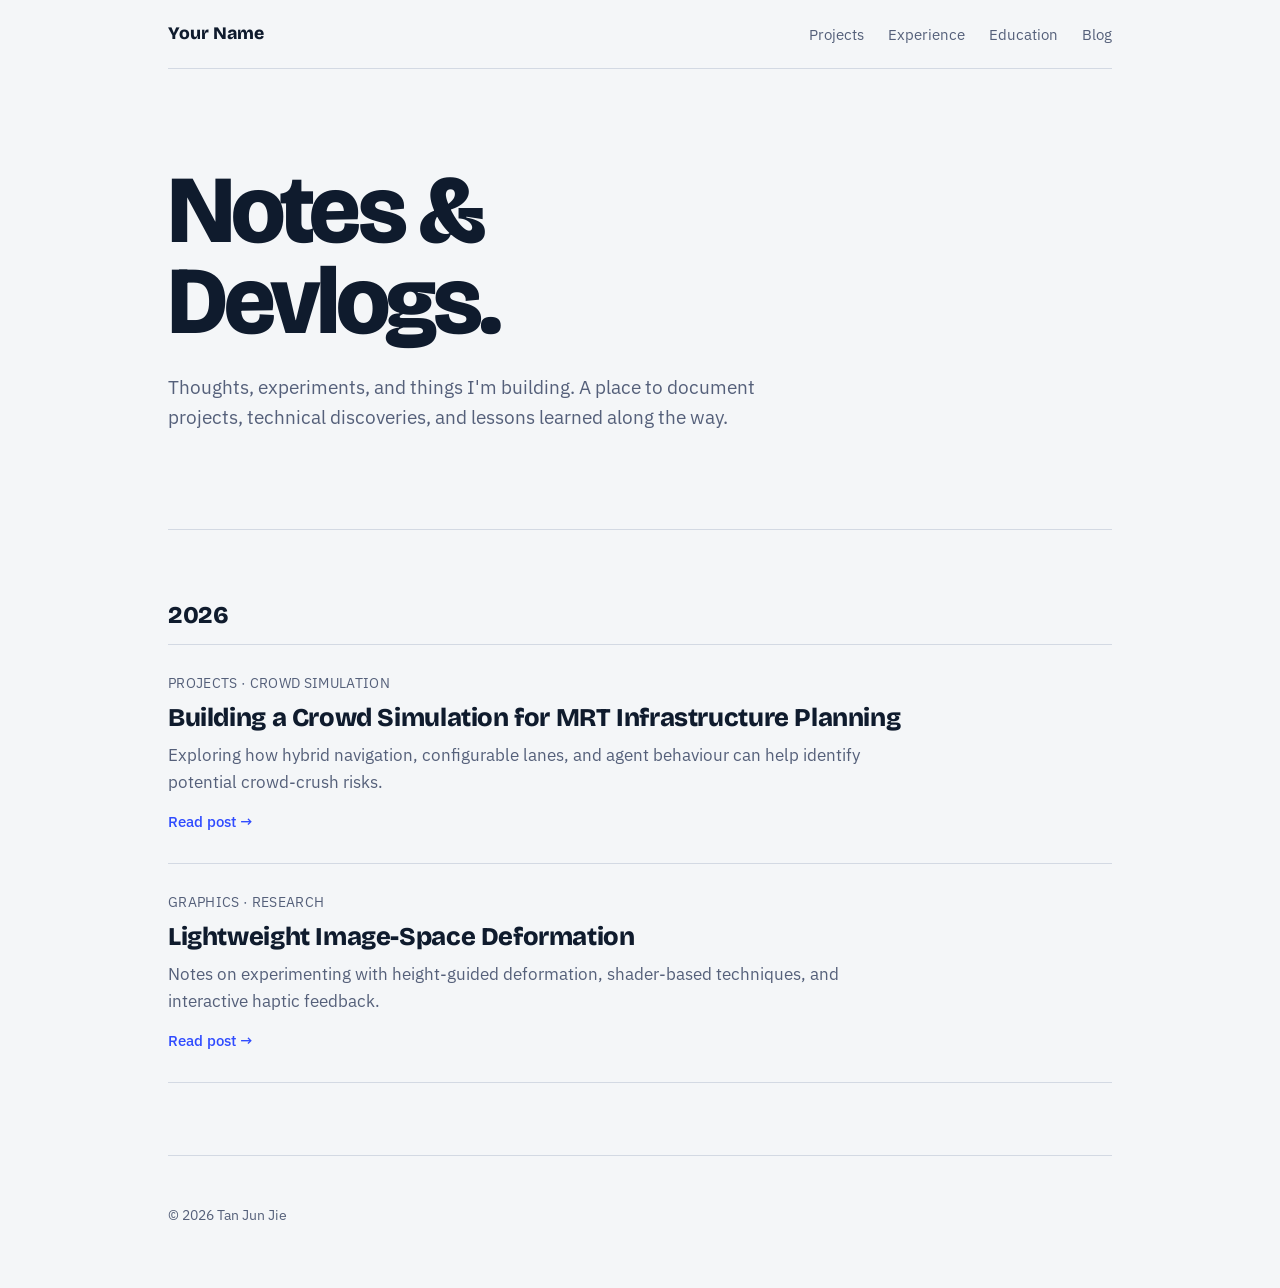
==== Blog/index.html @ 3b2b2616 "Create index.html" ====
<!DOCTYPE html>
<html lang="en">
<head>
  <meta charset="UTF-8">
  <meta name="viewport" content="width=device-width, initial-scale=1.0">

  <title>Blog | Tan Jun Jie</title>
  <meta name="description" content="Thoughts, experiments, and development logs.">

  <link rel="preconnect" href="https://fonts.googleapis.com">
  <link rel="preconnect" href="https://fonts.gstatic.com" crossorigin>
  <link href="https://fonts.googleapis.com/css2?family=Bricolage+Grotesque:opsz,wght@12..96,400;12..96,500;12..96,600;12..96,700;12..96,800&family=IBM+Plex+Sans:wght@400;500;600;700&display=swap" rel="stylesheet">

  <link rel="stylesheet" href="../css/style.css">
</head>

<body>
  <div class="wrap">

    <!-- Navigation -->
    <header class="bar">
      <a class="home" href="../index.html">Your Name</a>

      <nav>
        <a href="../index.html#projects">Projects</a>
        <a href="../index.html#experience">Experience</a>
        <a href="../index.html#education">Education</a>
        <a href="index.html">Blog</a>
      </nav>
    </header>

    <main>
      <!-- Introduction -->
      <section class="blog-hero">
        <h1>Notes &<br>Devlogs.</h1>

        <p>
          Thoughts, experiments, and things I'm building.
          A place to document projects, technical discoveries,
          and lessons learned along the way.
        </p>
      </section>

      <!-- Posts -->
      <section>
        <h2 class="blog-year">2026</h2>

        <article class="post">
          <p class="meta">Projects · Crowd Simulation</p>

          <h3>
            <a href="posts/crowd-simulation.html">
              Building a Crowd Simulation for MRT Infrastructure Planning
            </a>
          </h3>

          <p class="summary">
            Exploring how hybrid navigation, configurable lanes,
            and agent behaviour can help identify potential
            crowd-crush risks.
          </p>

          <a class="read-more" href="posts/crowd-simulation.html">
            Read post →
          </a>
        </article>

        <article class="post">
          <p class="meta">Graphics · Research</p>

          <h3>
            <a href="posts/lightweight-image-space-deformation.html">
              Lightweight Image-Space Deformation
            </a>
          </h3>

          <p class="summary">
            Notes on experimenting with height-guided deformation,
            shader-based techniques, and interactive haptic feedback.
          </p>

          <a class="read-more" href="posts/lightweight-image-space-deformation.html">
            Read post →
          </a>
        </article>

      </section>
    </main>

    <footer>
      <p>© 2026 Tan Jun Jie</p>
    </footer>
  </div>
</body>
</html>
---- css/style.css ----
:root {
  --paper: #f4f6f8;
  --ink: #0f1b2d;
  --muted: #55607a;
  --line: #d3d9e3;
  --accent: #2f4bff;
  --accent-ink: #ffffff;
  --mark: #ffd23f;
  --display: "Bricolage Grotesque", "Helvetica Neue", Arial, sans-serif;
  --body: "IBM Plex Sans", system-ui, -apple-system, "Segoe UI", sans-serif;
}
@media (prefers-color-scheme: dark) {
  :root:not([data-theme="light"]) {
    --paper: #0e1626;
    --ink: #eef1f7;
    --muted: #9aa5bd;
    --line: #25314a;
    --accent: #7b8dff;
    --accent-ink: #0e1626;
  }
}
:root[data-theme="dark"] {
  --paper: #0e1626;
  --ink: #eef1f7;
  --muted: #9aa5bd;
  --line: #25314a;
  --accent: #7b8dff;
  --accent-ink: #0e1626;
}

*, *::before, *::after { box-sizing: border-box; }
html { scroll-behavior: smooth; }
body {
  margin: 0;
  background: var(--paper);
  color: var(--ink);
  font-family: var(--body);
  font-size: 1.0625rem;
  line-height: 1.6;
}
a { color: inherit; }
a:focus-visible, button:focus-visible, summary:focus-visible {
  outline: 3px solid var(--accent);
  outline-offset: 3px;
  border-radius: 2px;
}
.wrap { max-width: 62rem; margin: 0 auto; padding: 0 1.5rem; }

/* Top bar */
.bar {
  display: flex; justify-content: space-between; align-items: center;
  padding: 1.25rem 0;
}
.bar nav { display: flex; gap: 1.5rem; font-size: 0.95rem; }
.bar a { text-decoration: none; color: var(--muted); }
.bar a:hover { color: var(--ink); }
.bar .home { font-family: var(--display); font-weight: 800; color: var(--ink); font-size: 1.1rem; }

/* Hero */
.hero { padding: clamp(3rem, 10vw, 7rem) 0 clamp(3rem, 8vw, 5.5rem); }
.hero h1 {
  font-family: var(--display);
  font-weight: 800;
  font-size: clamp(3.25rem, 13vw, 9rem);
  line-height: 0.92;
  letter-spacing: -0.04em;
  margin: 0 0 1.75rem;
}
.hero p.lead {
  max-width: 38rem;
  font-size: clamp(1.15rem, 2.4vw, 1.4rem);
  line-height: 1.5;
  margin: 0 0 1.5rem;
}
.hero mark {
  background: none;
  color: var(--accent);
  font-weight: 500;
  text-decoration: underline;
  text-decoration-color: var(--mark);
  text-decoration-thickness: 0.12em;
  text-underline-offset: 0.2em;
}
.now { color: var(--muted); max-width: 38rem; margin: 0 0 2rem; }
.actions { display: flex; flex-wrap: wrap; gap: 0.75rem; }
.btn {
  display: inline-block; padding: 0.7rem 1.25rem; font-weight: 500;
  text-decoration: none; border: 2px solid var(--ink); border-radius: 4px;
  transition: transform 0.15s, box-shadow 0.15s;
}
.btn.primary { background: var(--accent); border-color: var(--accent); color: var(--accent-ink); }
.btn:hover { transform: translate(-2px, -2px); box-shadow: 3px 3px 0 var(--ink); }
.btn.small { padding: 0.45rem 0.9rem; font-size: 0.95rem; }

/* Sections */
section { padding: clamp(2.5rem, 6vw, 4.5rem) 0; border-top: 1px solid var(--line); }
h2 {
  font-family: var(--display); font-weight: 800;
  font-size: clamp(1.9rem, 4vw, 2.75rem);
  letter-spacing: -0.02em; line-height: 1.1; margin: 0 0 2rem;
}

/* Projects: text is freely selectable; only the button expands the card */
.projects { border-top: 1px solid var(--line); }
.project {
  border-bottom: 1px solid var(--line);
  margin: 0 -1.25rem; padding: 0 1.25rem;
  scroll-margin-top: 1rem;
  box-shadow: inset 3px 0 0 transparent;
  transition: background-color 0.15s, box-shadow 0.15s;
}
/* Hovering anywhere on the card (or having it open) marks it as the active one */
.project.is-open { background: color-mix(in srgb, var(--accent) 6%, transparent); box-shadow: inset 3px 0 0 var(--accent); }
@media (hover: hover) {
  .project:hover { background: color-mix(in srgb, var(--accent) 6%, transparent); box-shadow: inset 3px 0 0 var(--accent); }
}
.head { display: grid; grid-template-columns: 1fr 1.4fr; gap: 1rem 2.5rem; padding: 1.75rem 0; }
.project h3 {
  font-family: var(--display); font-weight: 800; font-size: 1.6rem;
  letter-spacing: -0.015em; line-height: 1.15; margin: 0 0 0.4rem;
  width: fit-content; transition: color 0.15s;
}
/* The title only changes colour when the pointer is over the title text itself */
.project h3:hover { color: var(--accent); }
.stack { color: var(--muted); font-size: 0.92rem; margin: 0; }
.summary-text p { margin: 0 0 0.75rem; }
.note { font-size: 0.92rem; font-weight: 500; color: var(--accent); margin: 0 0 0.75rem; }
.toggle {
  display: inline-flex; align-items: center; gap: 0.5rem;
  font: inherit; font-size: 0.95rem; font-weight: 500; color: var(--accent);
  background: none; border: 0; padding: 0.25rem 0; cursor: pointer;
}
.toggle:hover .label { text-decoration: underline; text-underline-offset: 3px; }
.toggle .icon {
  display: inline-grid; place-items: center;
  width: 1.5rem; height: 1.5rem; border: 2px solid currentColor; border-radius: 50%;
  font-size: 1.1rem; line-height: 1;
}
.toggle .icon::before { content: "+"; }
.project.is-open .toggle .icon::before { content: "–"; }

.detail { padding: 0 0 2.25rem; }
.detail .text { max-width: 44rem; }
.detail .text p { margin: 0 0 1rem; }
.detail .text h4 {
font-family: var(--display); font-weight: 800; font-size: 1.15rem;
letter-spacing: -0.01em; line-height: 1.25;
margin: 1.75rem 0 0.5rem; padding-left: 0.75rem;
border-left: 3px solid var(--accent);
}
.detail .text h4:first-child { margin-top: 0; }
.detail .text strong { font-weight: 600; }
.detail .text ul, .detail .text ol { margin: 0 0 1rem; padding-left: 1.5rem; }
.detail .text li { margin-bottom: 0.25rem; }
.detail .text li::marker { color: var(--accent); font-weight: 600; }
.detail .text mark {
  background: linear-gradient(transparent 55%, var(--mark) 55%);
  color: inherit; font-weight: 600; padding: 0 0.1em;
}
.links { display: flex; flex-wrap: wrap; gap: 0.75rem; margin: 1.25rem 0 0; }

/* Media: screenshots, videos, PDFs */
.media { display: grid; grid-template-columns: repeat(auto-fit, minmax(16rem, 1fr)); gap: 1.25rem; margin-top: 1.75rem; }
.media:empty { display: none; }
.media figure { margin: 0; }
.media .wide { grid-column: 1 / -1; }
.media img, .media video {
  display: block; width: 100%; height: auto;
  border: 1px solid var(--line); border-radius: 4px; background: var(--line);
}
.media figcaption { font-size: 0.9rem; color: var(--muted); margin-top: 0.4rem; }
.embed { position: relative; aspect-ratio: 16 / 9; border: 1px solid var(--line); border-radius: 4px; overflow: hidden; }
.embed iframe { position: absolute; inset: 0; width: 100%; height: 100%; border: 0; }
.pdf iframe { width: 100%; height: 36rem; border: 1px solid var(--line); border-radius: 4px; }

/* Timeline (education) */
.timeline { list-style: none; margin: 0; padding: 0 0 0 1.5rem; border-left: 2px solid var(--ink); }
.timeline li { position: relative; padding: 0 0 2rem; }
.timeline li:last-child { padding-bottom: 0; }
.timeline li::before {
  content: ""; position: absolute; left: calc(-1.5rem - 7px); top: 0.5rem;
  width: 12px; height: 12px; background: var(--paper); border: 2px solid var(--ink); border-radius: 50%;
}
.timeline li:first-child::before { background: var(--accent); border-color: var(--accent); }
.when { color: var(--muted); font-size: 0.92rem; margin: 0; }
.timeline h3 { font-family: var(--display); font-size: 1.25rem; margin: 0.1rem 0 0.35rem; }
.timeline p:not(.when) { margin: 0; max-width: 40rem; }

/* Skills */
.skills { display: grid; grid-template-columns: repeat(auto-fit, minmax(14rem, 1fr)); gap: 1.5rem 2.5rem; margin: 0; }
.skills dt { font-family: var(--display); font-weight: 800; font-size: 1.1rem; margin-bottom: 0.25rem; }
.skills dd { margin: 0; color: var(--muted); }

/* Contact */
.contact p { max-width: 36rem; margin: 0 0 1.5rem; font-size: 1.15rem; }
footer { padding: 2rem 0 3rem; color: var(--muted); font-size: 0.9rem; border-top: 1px solid var(--line); }

@media (max-width: 40rem) {
  .head { grid-template-columns: 1fr; }
  .bar nav { gap: 1rem; }
  .pdf iframe { height: 26rem; }
}
@media (prefers-reduced-motion: reduce) {
  html { scroll-behavior: auto; }
  .btn { transition: none; }
  .btn:hover { transform: none; }
}

/* ================= BLOG ================= */

/* Blog hero */
.blog-hero {
  padding: clamp(3rem, 10vw, 6rem) 0;
}

.blog-hero h1 {
  font-family: var(--display);
  font-weight: 800;
  font-size: clamp(3rem, 10vw, 6rem);
  line-height: 0.95;
  letter-spacing: -0.04em;
  margin: 0 0 1.5rem;
}

.blog-hero p {
  max-width: 38rem;
  font-size: 1.2rem;
  color: var(--muted);
  margin: 0;
}

/* Year heading */
.blog-year {
  font-family: var(--display);
  font-size: 1.5rem;
  font-weight: 800;
  margin: 0 0 1rem;
}

/* Blog articles */
.post {
  border-bottom: 1px solid var(--line);
  padding: 1.75rem 0;
}

.post:first-of-type {
  border-top: 1px solid var(--line);
}

.post .meta {
  color: var(--muted);
  font-size: 0.85rem;
  margin: 0 0 0.5rem;
  text-transform: uppercase;
  letter-spacing: 0.025em;
}

.post h3 {
  font-family: var(--display);
  font-size: 1.6rem;
  font-weight: 800;
  line-height: 1.2;
  letter-spacing: -0.015em;
  margin: 0 0 0.5rem;
}

.post h3 a {
  text-decoration: none;
}

.post h3 a:hover {
  color: var(--accent);
}

.post .summary {
  color: var(--muted);
  max-width: 44rem;
  margin: 0 0 0.75rem;
}

.read-more {
  color: var(--accent);
  font-size: 0.95rem;
  font-weight: 500;
  text-decoration: none;
}

.read-more:hover {
  text-decoration: underline;
  text-underline-offset: 3px;
}

/* Mobile */
@media (max-width: 40rem) {
  .post h3 {
    font-size: 1.4rem;
  }
}
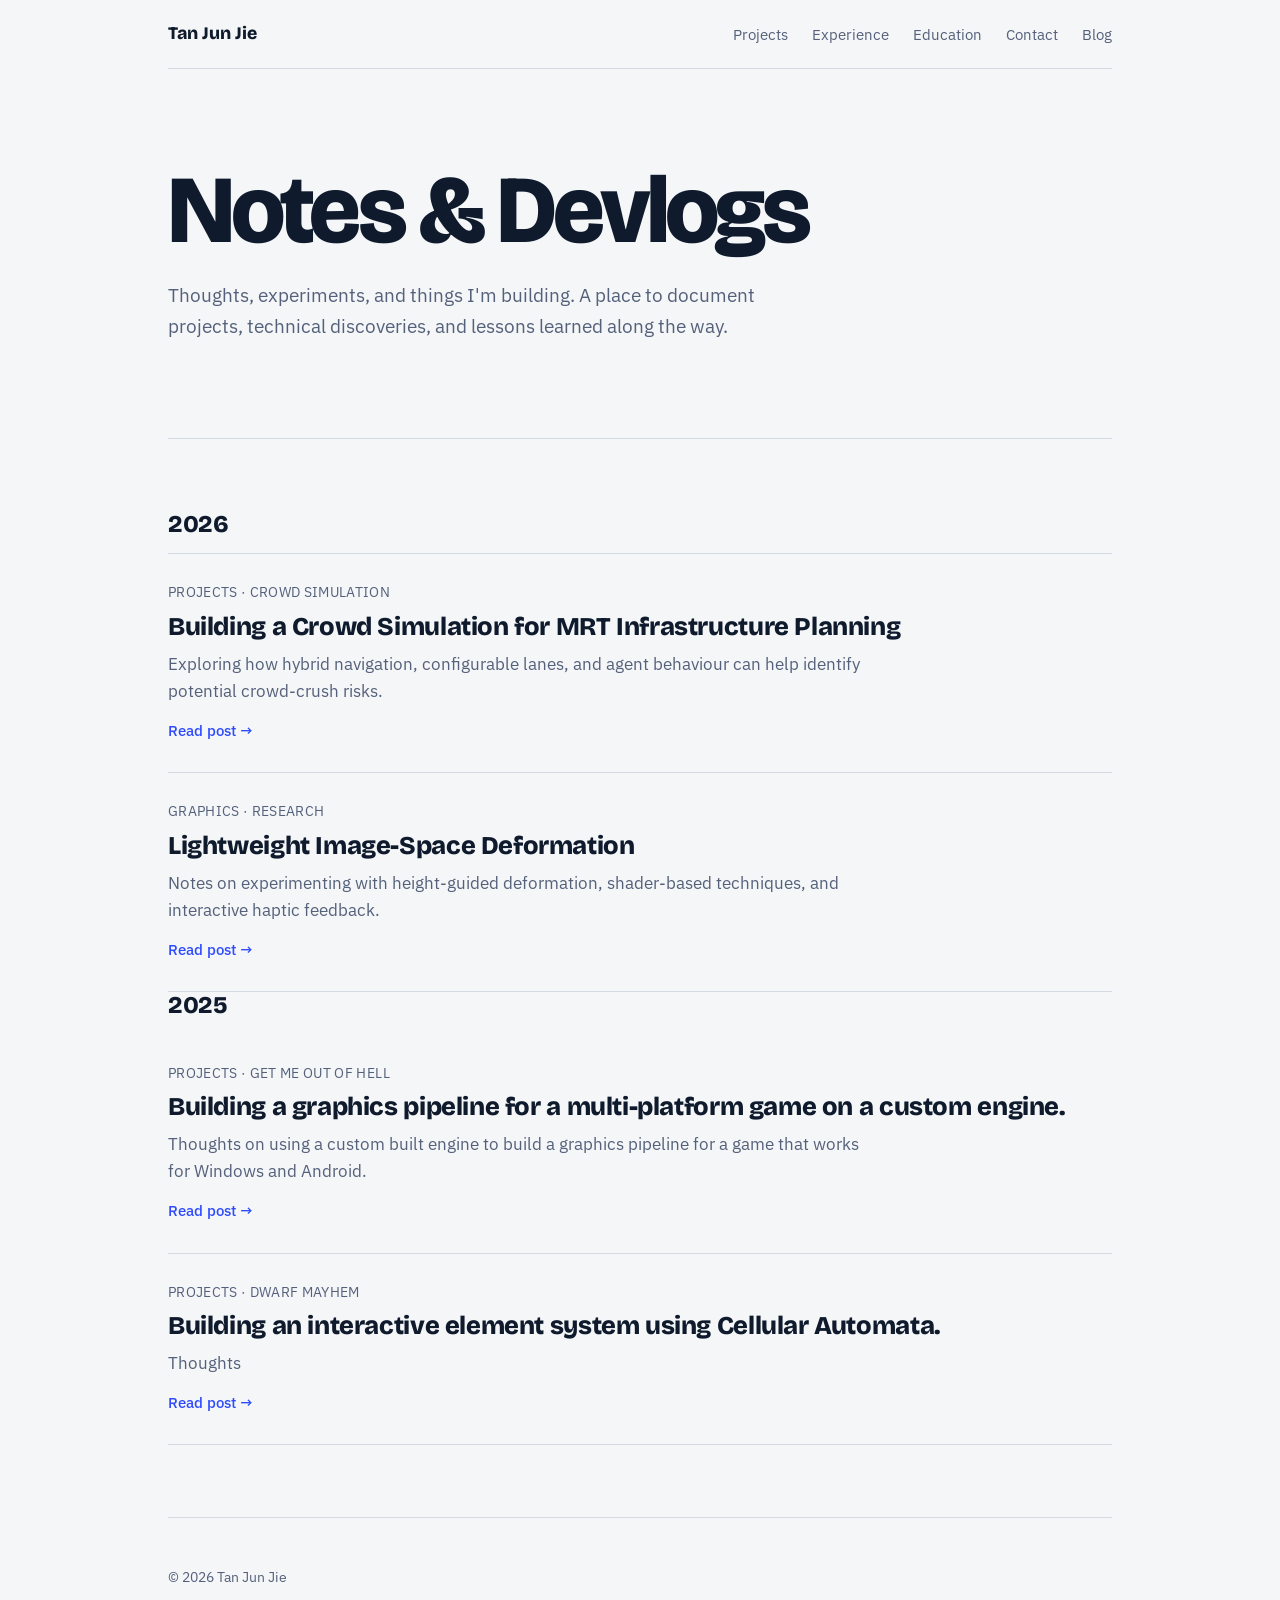
==== commit 7ca12659: "Update index.html" ====
--- a/Blog/index.html
+++ b/Blog/index.html
@@ -19,12 +19,13 @@
 
     <!-- Navigation -->
     <header class="bar">
-      <a class="home" href="../index.html">Your Name</a>
+      <a class="home" href="../index.html">Tan Jun Jie</a>
 
       <nav>
         <a href="../index.html#projects">Projects</a>
         <a href="../index.html#experience">Experience</a>
         <a href="../index.html#education">Education</a>
+        <a href="../index.html#contact">Contact</a>
         <a href="index.html">Blog</a>
       </nav>
     </header>
@@ -32,12 +33,11 @@
     <main>
       <!-- Introduction -->
       <section class="blog-hero">
-        <h1>Notes &<br>Devlogs.</h1>
+        <h1>Notes & Devlogs</h1>
 
         <p>
           Thoughts, experiments, and things I'm building.
-          A place to document projects, technical discoveries,
-          and lessons learned along the way.
+          A place to document projects, technical discoveries, and lessons learned along the way.
         </p>
       </section>
 
@@ -84,6 +84,45 @@
           </a>
         </article>
 
+        <h2 class="blog-year">2025</h2>
+
+        <article class="post">
+          <p class="meta">Projects · Get Me Out of Hell</p>
+
+          <h3>
+            <a href="posts/get-me-out-of-hell.html">
+              Building a graphics pipeline for a multi-platform game on a custom engine.
+            </a>
+          </h3>
+
+          <p class="summary">
+            Thoughts on using a custom built engine to build a graphics pipeline for a
+            game that works for Windows and Android.
+          </p>
+
+          <a class="read-more" href="posts/get-me-out-of-hell.html">
+            Read post →
+          </a>
+        </article>
+        
+        <article class="post">
+          <p class="meta">Projects · Dwarf Mayhem</p>
+
+          <h3>
+            <a href="posts/cellular-automata.html">
+              Building an interactive element system using Cellular Automata.
+            </a>
+          </h3>
+
+          <p class="summary">
+            Thoughts 
+          </p>
+
+          <a class="read-more" href="posts/cellular-automata.html">
+            Read post →
+          </a>
+        </article>
+
       </section>
     </main>
 
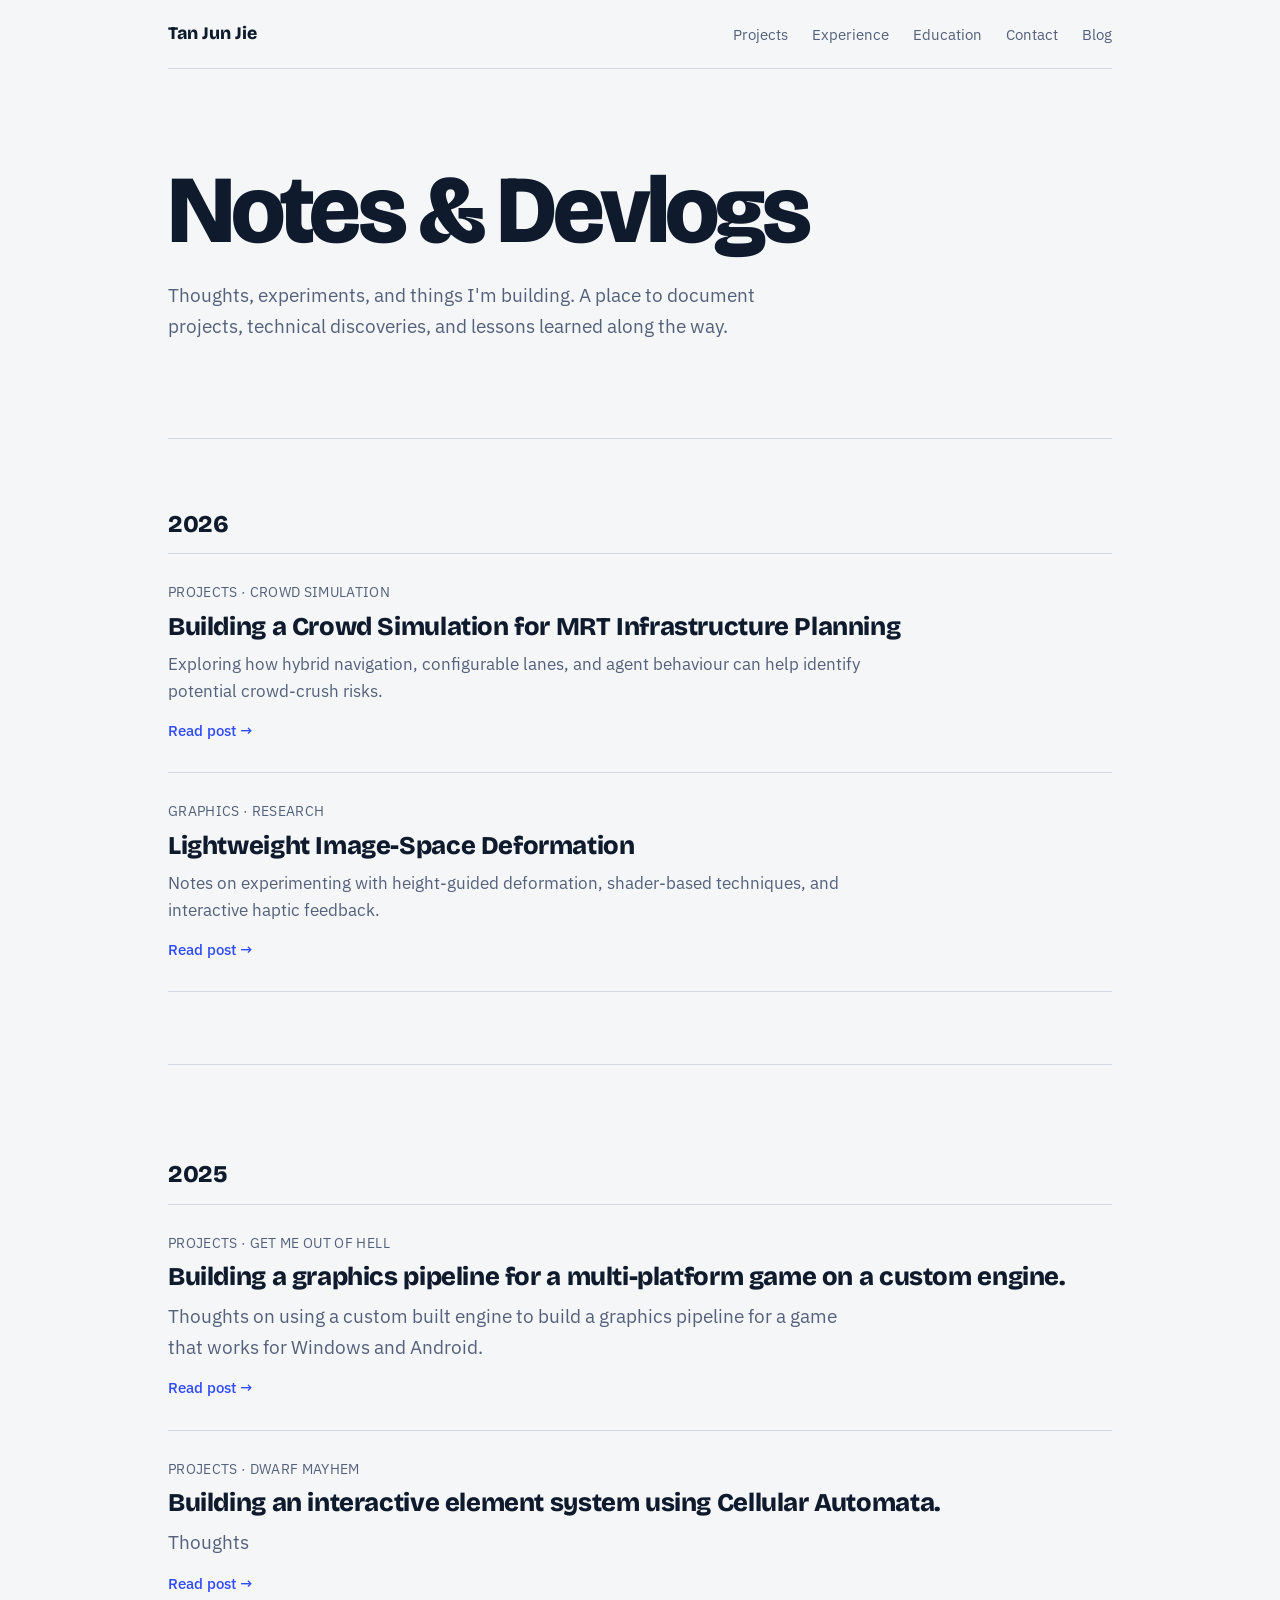
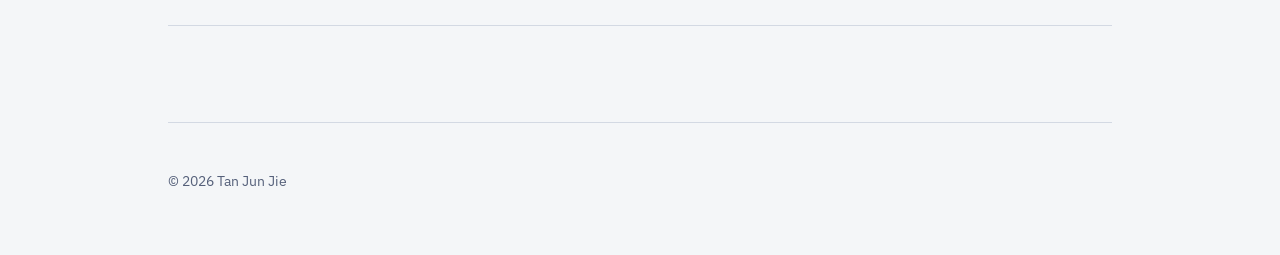
==== commit edf1ce41: "split blog years into different sections" ====
--- a/Blog/index.html
+++ b/Blog/index.html
@@ -83,7 +83,9 @@
             Read post →
           </a>
         </article>
-
+      </section>
+      
+      <section class="blog-hero">
         <h2 class="blog-year">2025</h2>
 
         <article class="post">
--- a/css/style.css
+++ b/css/style.css
@@ -234,7 +234,11 @@
   font-family: var(--display);
   font-size: 1.5rem;
   font-weight: 800;
-  margin: 0 0 1rem;
+  margin: 3rem 0 1rem;
+}
+
+.blog-year:first-child {
+  margin-top: 0;
 }
 
 /* Blog articles */
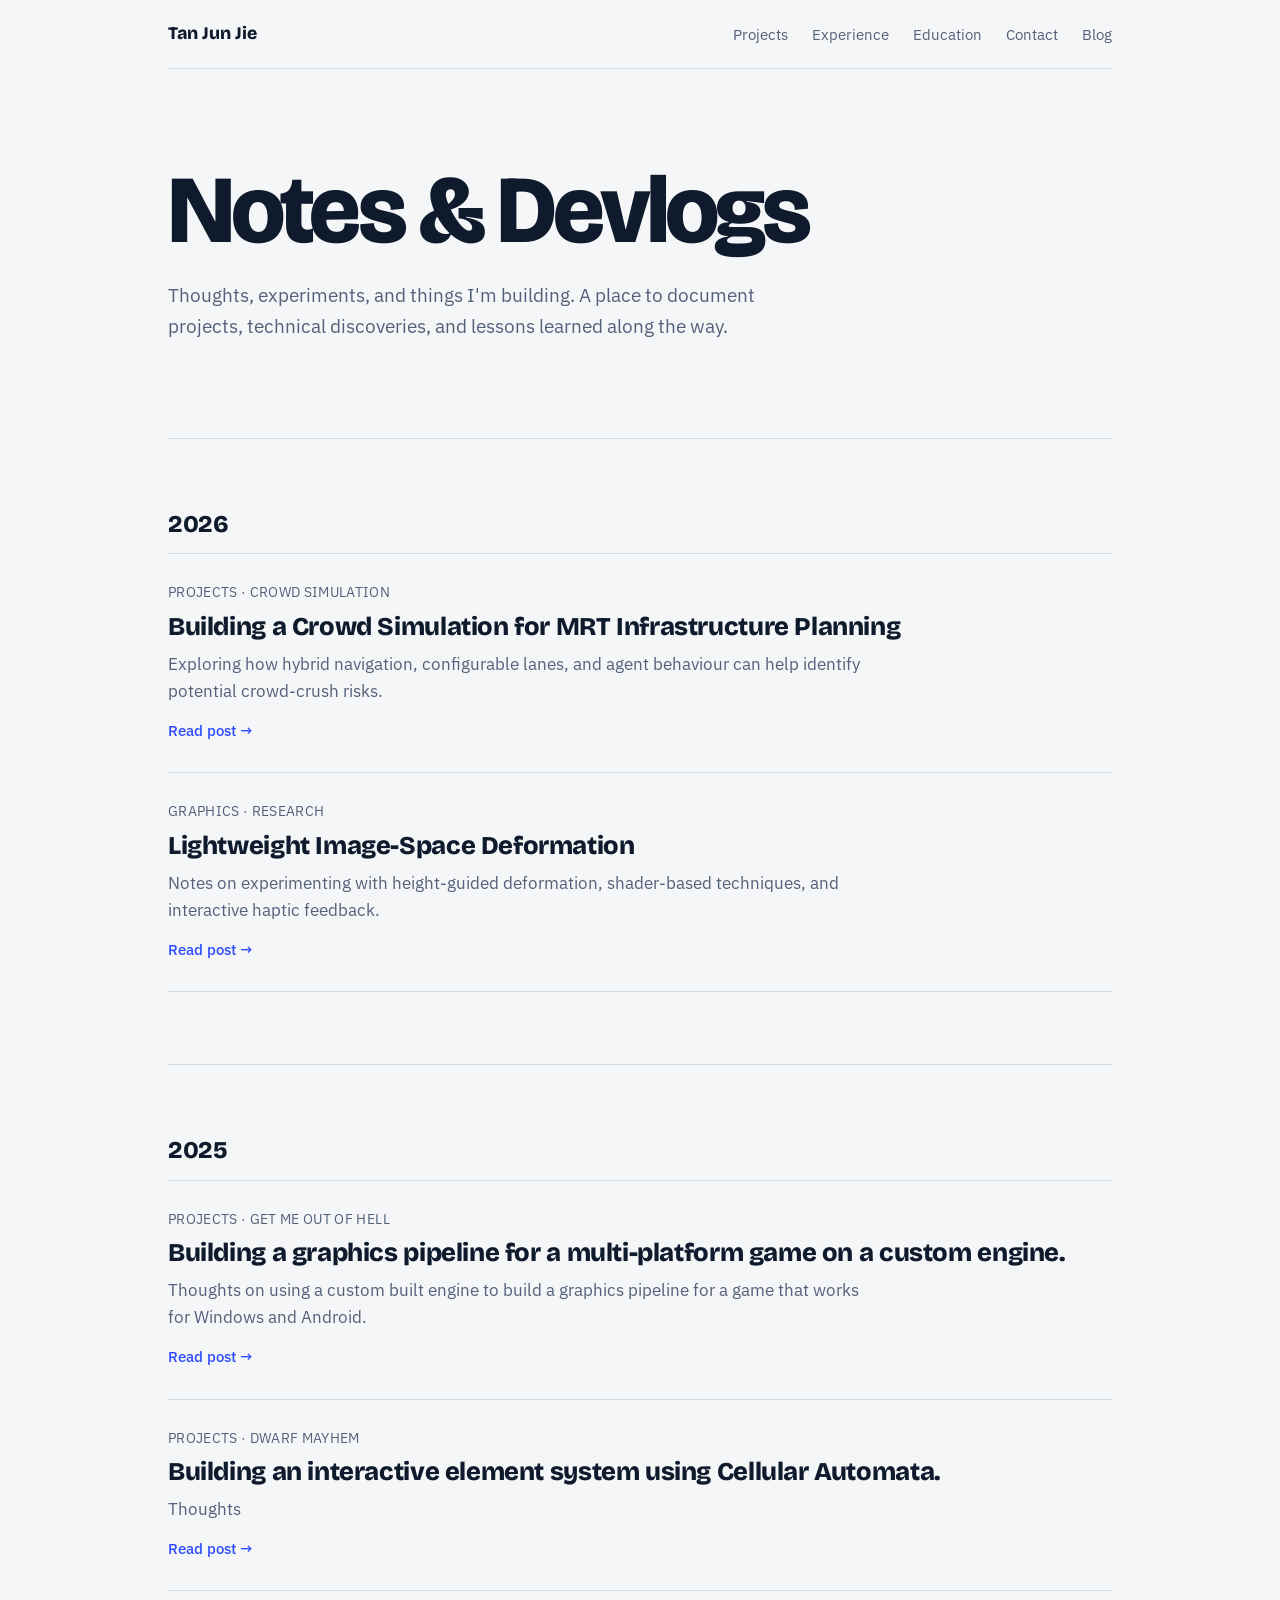
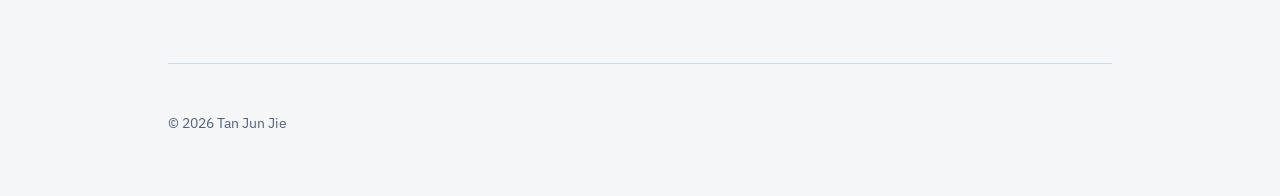
==== commit 0e676efb: "Update index.html" ====
--- a/Blog/index.html
+++ b/Blog/index.html
@@ -85,7 +85,7 @@
         </article>
       </section>
       
-      <section class="blog-hero">
+      <section>
         <h2 class="blog-year">2025</h2>
 
         <article class="post">
--- a/css/style.css
+++ b/css/style.css
@@ -229,16 +229,27 @@
   margin: 0;
 }
 
-/* Year heading */
+/* Blog year sections */
+.blog-year-section {
+  padding: 2rem 0;
+  border-top: none;
+}
+
+/* Add one separator between year groups */
+.blog-year-section + .blog-year-section {
+  border-top: 1px solid var(--line);
+}
+
+/* First year doesn't need extra top spacing */
+.blog-year-section:first-child {
+  padding-top: 0;
+}
+
 .blog-year {
   font-family: var(--display);
   font-size: 1.5rem;
   font-weight: 800;
-  margin: 3rem 0 1rem;
-}
-
-.blog-year:first-child {
-  margin-top: 0;
+  margin: 0 0 1rem;
 }
 
 /* Blog articles */
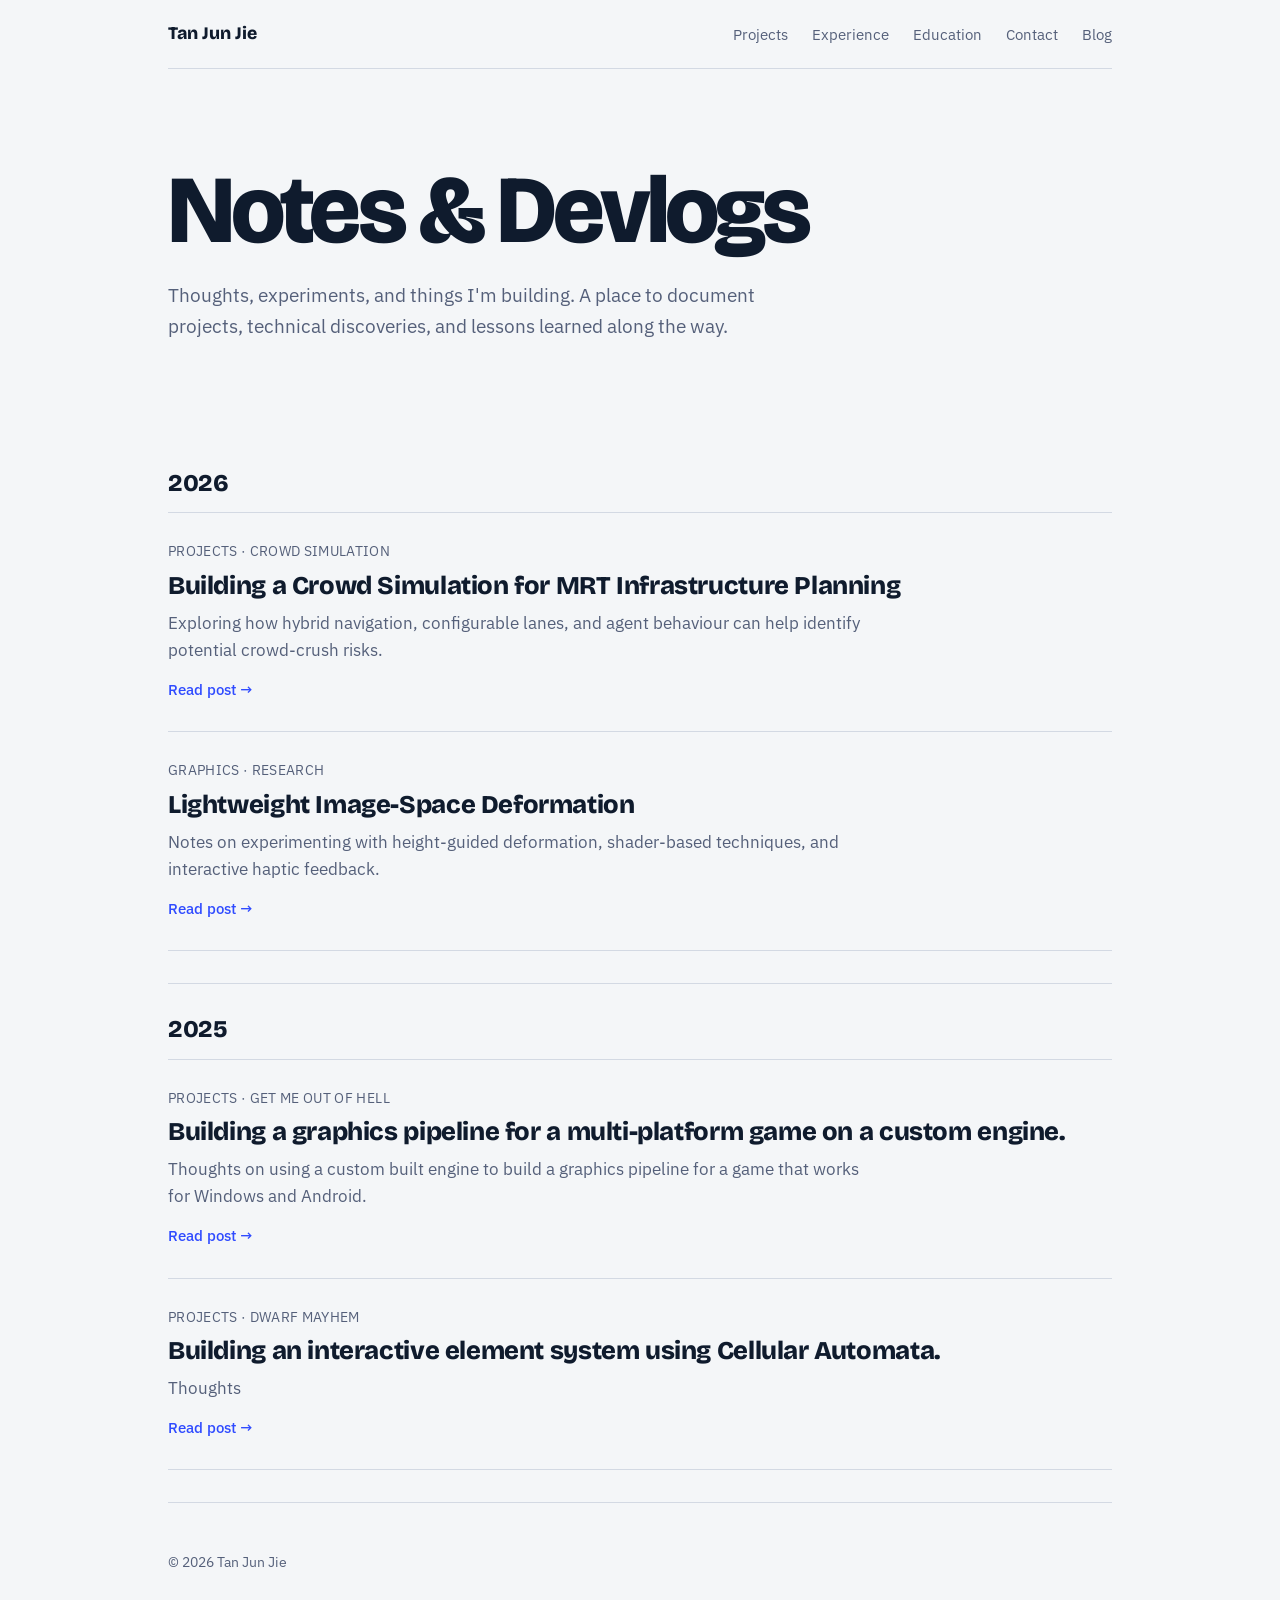
==== commit e4751177: "Update index.html" ====
--- a/Blog/index.html
+++ b/Blog/index.html
@@ -42,7 +42,7 @@
       </section>
 
       <!-- Posts -->
-      <section>
+      <section class="blog-year-section">
         <h2 class="blog-year">2026</h2>
 
         <article class="post">
@@ -85,7 +85,7 @@
         </article>
       </section>
       
-      <section>
+      <section class="blog-year-section">
         <h2 class="blog-year">2025</h2>
 
         <article class="post">
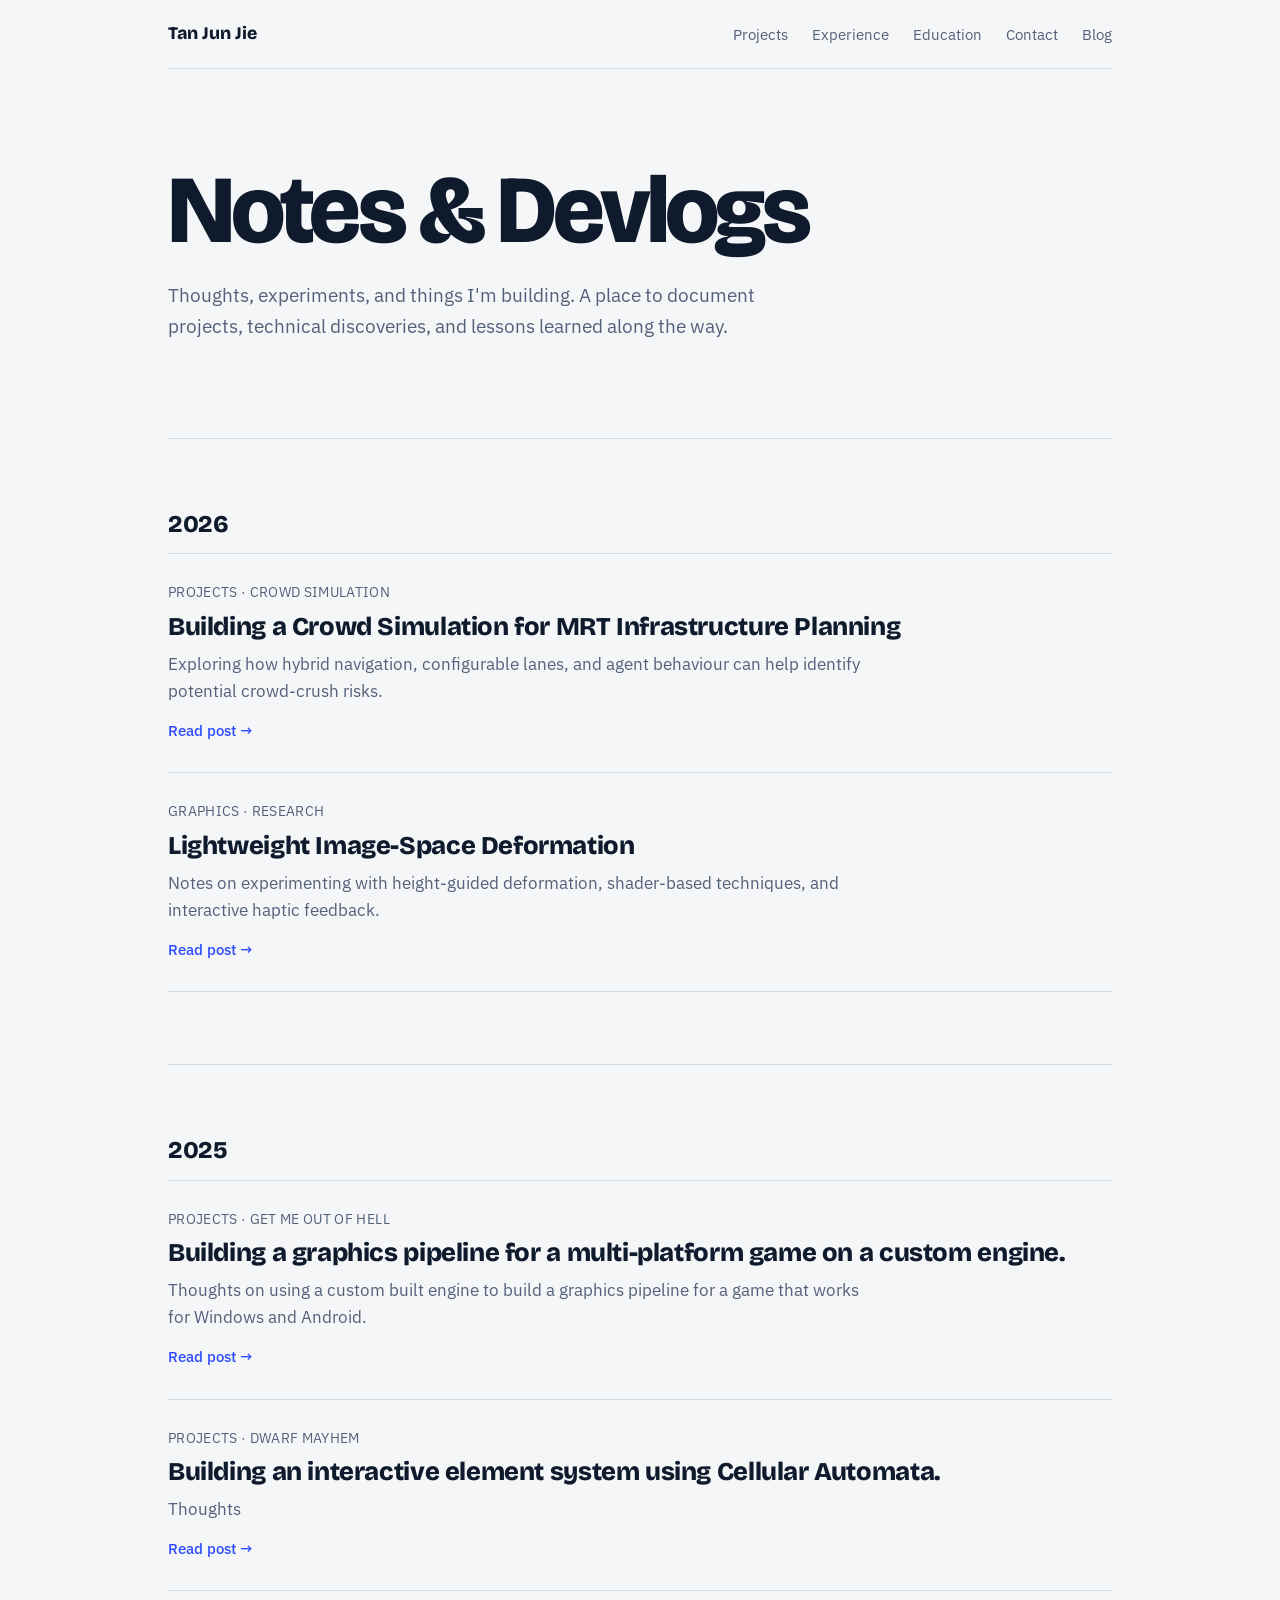
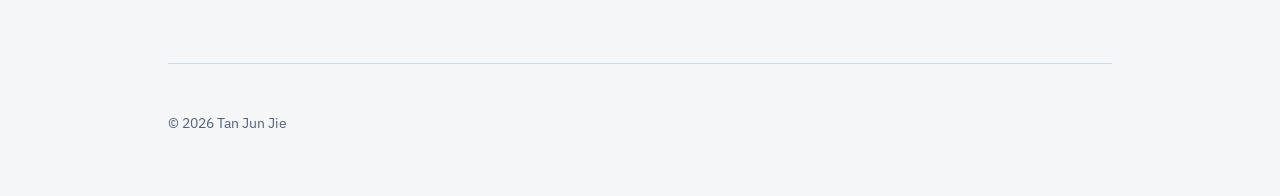
==== commit fc470728: "Update index.html" ====
--- a/Blog/index.html
+++ b/Blog/index.html
@@ -42,7 +42,7 @@
       </section>
 
       <!-- Posts -->
-      <section class="blog-year-section">
+      <section>
         <h2 class="blog-year">2026</h2>
 
         <article class="post">
@@ -85,7 +85,7 @@
         </article>
       </section>
       
-      <section class="blog-year-section">
+      <section>
         <h2 class="blog-year">2025</h2>
 
         <article class="post">
--- a/css/style.css
+++ b/css/style.css
@@ -229,27 +229,26 @@
   margin: 0;
 }
 
-/* Blog year sections */
-.blog-year-section {
+/* Override global section styling */
+section.blog-year-section {
   padding: 2rem 0;
   border-top: none;
 }
 
-/* Add one separator between year groups */
-.blog-year-section + .blog-year-section {
+/* Separator between year groups */
+section.blog-year-section + section.blog-year-section {
   border-top: 1px solid var(--line);
-}
-
-/* First year doesn't need extra top spacing */
-.blog-year-section:first-child {
-  padding-top: 0;
 }
 
 .blog-year {
   font-family: var(--display);
   font-size: 1.5rem;
   font-weight: 800;
-  margin: 0 0 1rem;
+  margin: 3rem 0 1rem;
+}
+
+.blog-year:first-child {
+  margin-top: 0;
 }
 
 /* Blog articles */
